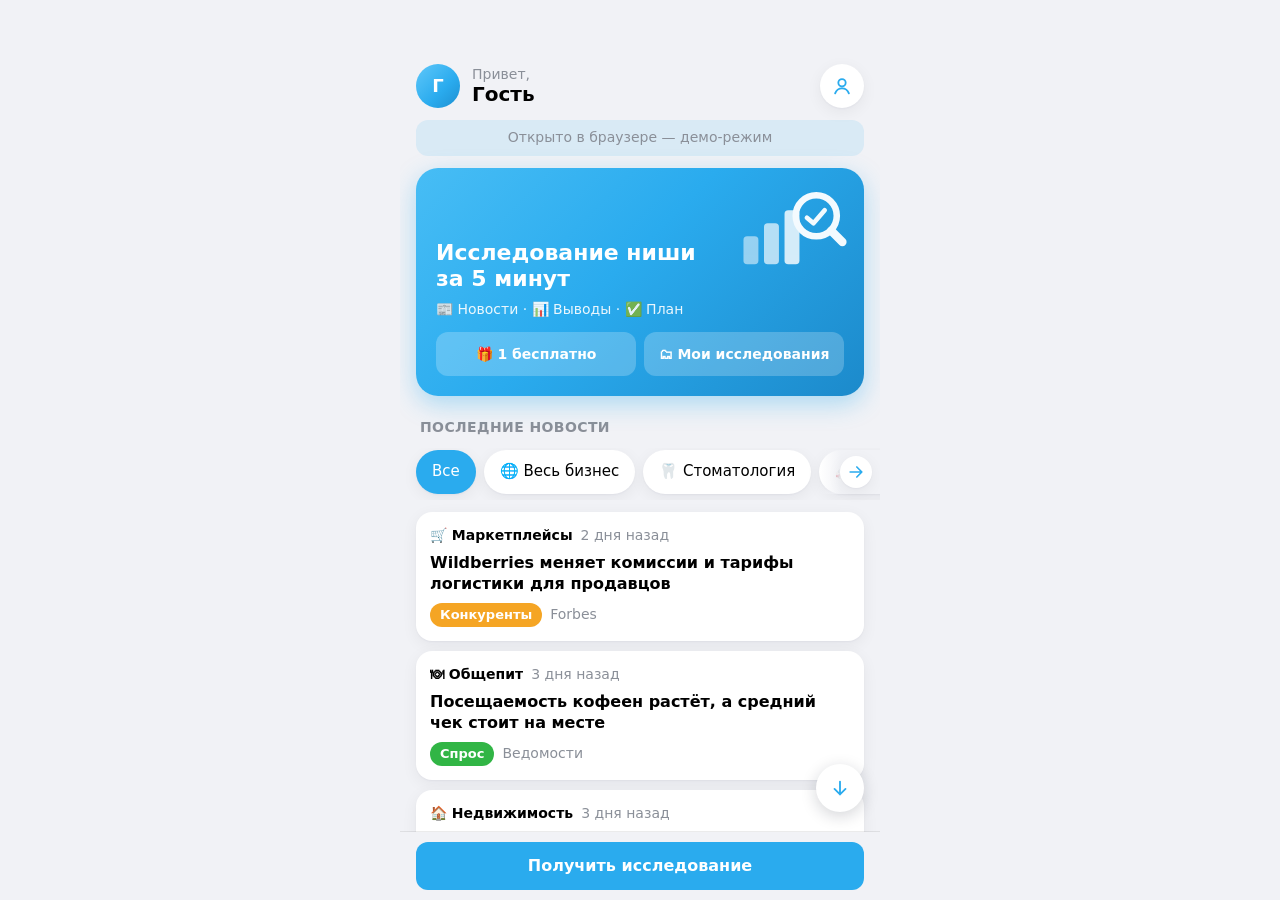
==== index.html @ 274368c2 "Нишевед: Telegram Mini App v1 (демо) Co-Authored-By: Claude Opus 5.5 <noreply@anthropic.com>" ====
<!doctype html>
<!--
  index.html — точка входа Telegram Mini App «Нишевед».
  Здесь только каркас: заставка (#splash) и контейнер экранов (#app).
  Экраны рисуются из js/screens/*.js. Порядок подключения скриптов важен:
  SDK Telegram → config → data → telegram → store → report → ui → router → screens → app.
-->
<html lang="ru">
<head>
  <meta charset="utf-8">
  <!-- Запрет зума и подгонка под вырезы экрана — чтобы выглядело как приложение -->
  <meta name="viewport" content="width=device-width, initial-scale=1, maximum-scale=1, user-scalable=no, viewport-fit=cover">
  <meta name="format-detection" content="telephone=no">
  <meta name="color-scheme" content="light dark">
  <title>Нишевед</title>
  <link rel="icon" href="data:image/svg+xml,%3Csvg xmlns='http://www.w3.org/2000/svg' viewBox='0 0 64 64'%3E%3Crect width='64' height='64' rx='16' fill='%232AABEE'/%3E%3Ccircle cx='28' cy='28' r='13' fill='none' stroke='white' stroke-width='6'/%3E%3Cpath d='M38 38l11 11' stroke='white' stroke-width='7' stroke-linecap='round'/%3E%3C/svg%3E">

  <!-- Telegram Web App SDK: данные пользователя, тема, MainButton, BackButton, CloudStorage -->
  <script src="https://telegram.org/js/telegram-web-app.js"></script>

  <link rel="stylesheet" href="css/styles.css">
</head>
<body>
  <!-- Заставка: видна, пока грузятся данные (убирается в app.js) -->
  <div id="splash" aria-hidden="true">
    <div class="splash-logo">
      <svg viewBox="0 0 64 64" width="72" height="72"><rect width="64" height="64" rx="18" fill="#2AABEE"/><circle cx="28" cy="28" r="13" fill="none" stroke="#fff" stroke-width="6"/><path d="M38 38l11 11" stroke="#fff" stroke-width="7" stroke-linecap="round"/></svg>
    </div>
    <div class="splash-name">Нишевед</div>
    <div class="splash-bar"><i></i></div>
  </div>

  <!-- Сюда роутер вставляет экраны -->
  <main id="app"></main>

  <script src="js/config.js"></script>
  <script src="js/data.js"></script>
  <script src="js/telegram.js"></script>
  <script src="js/store.js"></script>
  <script src="js/report.js"></script>
  <script src="js/ui.js"></script>
  <script src="js/router.js"></script>
  <script src="js/screens/_common.js"></script>
  <script src="js/screens/home.js"></script>
  <script src="js/screens/niche.js"></script>
  <script src="js/screens/about.js"></script>
  <script src="js/screens/goal.js"></script>
  <script src="js/screens/company.js"></script>
  <script src="js/screens/history.js"></script>
  <script src="js/screens/confirm.js"></script>
  <script src="js/screens/generating.js"></script>
  <script src="js/screens/report.js"></script>
  <script src="js/screens/profile.js"></script>
  <script src="js/screens/payment.js"></script>
  <script src="js/app.js"></script>
</body>
</html>
---- css/styles.css ----
/*
 * styles.css — все стили приложения.
 * Структура:
 *   1. Цветовые токены (светлая и тёмная тема)
 *   2. База и раскладка экранов
 *   3. Переходы между экранами
 *   4. Компоненты: кнопки, карточки, списки, чипы, плитки, поля
 *   5. Стили конкретных экранов
 *   6. Шторка, toast, заставка, браузерные заглушки системных кнопок
 * Цвета меняются только в разделе 1.
 */

/* ========== 1. Токены ========== */
:root {
  --accent: #2AABEE;
  --accent-press: #1E96D4;
  --accent-soft: rgba(42, 171, 238, .12);
  --on-accent: #FFFFFF;
  --bg: #F1F2F6;            /* фон приложения, как в настройках Telegram */
  --card: #FFFFFF;
  --text: #000000;
  --hint: #8A8F98;
  --sep: rgba(0, 0, 0, .08);
  --press: rgba(0, 0, 0, .05);
  --danger: #E5484D;
  --ok: #31B545;
  --warn: #F5A524;
  --shadow: 0 1px 2px rgba(16, 24, 40, .04), 0 4px 16px rgba(16, 24, 40, .06);
  --radius: 16px;
  --radius-s: 12px;
  --dur: 260ms;
  --ease: cubic-bezier(.2, .8, .2, 1);
  --safe-top: calc(var(--tg-safe-area-inset-top, 0px) + var(--tg-content-safe-area-inset-top, 0px));
  --safe-bottom: var(--tg-safe-area-inset-bottom, env(safe-area-inset-bottom, 0px));

  /* цвета тегов новостей */
  --t-law: #8B5CF6; --t-market: #2AABEE; --t-demand: #31B545; --t-comp: #F5A524; --t-tech: #EC4899;
}
[data-theme="dark"] {
  --accent-soft: rgba(42, 171, 238, .18);
  --bg: #0E1621;
  --card: #17212B;
  --text: #F5F5F5;
  --hint: #7D8B99;
  --sep: rgba(255, 255, 255, .07);
  --press: rgba(255, 255, 255, .06);
  --shadow: 0 1px 2px rgba(0, 0, 0, .3), 0 4px 16px rgba(0, 0, 0, .25);
}

/* ========== 2. База ========== */
*, *::before, *::after { box-sizing: border-box; -webkit-tap-highlight-color: transparent; }
[hidden] { display: none !important; }
html, body { height: 100%; margin: 0; }
body {
  background: var(--bg);
  color: var(--text);
  font: 16px/1.4 -apple-system, BlinkMacSystemFont, "SF Pro Text", Roboto, "Segoe UI", system-ui, sans-serif;
  overflow: hidden;              /* прокручиваются только экраны */
  overscroll-behavior: none;
  -webkit-font-smoothing: antialiased;
  -webkit-user-select: none; user-select: none;   /* как в приложении — без выделения текста */
  -webkit-touch-callout: none;
  transition: background-color var(--dur);
}
input, textarea { -webkit-user-select: text; user-select: text; }
button { font: inherit; color: inherit; border: 0; background: none; padding: 0; cursor: pointer; text-align: inherit; }
h1, h2, p { margin: 0; }

#app { position: fixed; inset: 0; max-width: 480px; margin: 0 auto; overflow: hidden; }

.screen {
  position: absolute; inset: 0;
  overflow-y: auto; overflow-x: hidden;
  -webkit-overflow-scrolling: touch;
  background: var(--bg);
  transition: transform var(--dur) var(--ease), opacity var(--dur) var(--ease);
  will-change: transform;
}
.screen::-webkit-scrollbar { display: none; }

.page {
  padding: calc(12px + var(--safe-top)) 16px calc(28px + var(--safe-bottom));
  display: flex; flex-direction: column; gap: 12px;
  min-height: 100%;
}
.hint { color: var(--hint); font-size: 14px; }
.center { text-align: center; }
.title { font-size: 26px; font-weight: 700; letter-spacing: -.3px; margin: 4px 0 4px; }
.section-title { font-size: 14px; font-weight: 600; color: var(--hint); text-transform: uppercase; letter-spacing: .4px; margin: 10px 4px -2px; }
.ic { flex-shrink: 0; }

/* ========== 3. Переходы между экранами ========== */
.enter-right { transform: translateX(100%); z-index: 2; box-shadow: -8px 0 24px rgba(0,0,0,.08); }
.enter-left  { transform: translateX(-28%); opacity: .6; }
.leave-left  { transform: translateX(-28%); opacity: .6; }
.leave-right { transform: translateX(100%); z-index: 2; }
.fade-in { animation: fadeIn 220ms var(--ease); }
@keyframes fadeIn { from { opacity: 0; transform: translateY(6px); } to { opacity: 1; transform: none; } }

/* Визуальный отклик на касание */
.tap { transition: transform 120ms ease, background-color 120ms ease, opacity 120ms ease; }
.tap:active { transform: scale(.97); }

/* ========== 4. Компоненты ========== */
.card { background: var(--card); border-radius: var(--radius); box-shadow: var(--shadow); }

/* Кнопки: минимум 48px */
.btn {
  min-height: 48px; padding: 0 20px; border-radius: var(--radius-s);
  display: inline-flex; align-items: center; justify-content: center; gap: 8px;
  font-size: 16px; font-weight: 600;
}
.btn-block { width: 100%; }
.btn-small { min-height: 44px; padding: 0 18px; font-size: 15px; }
.btn-primary { background: var(--accent); color: var(--on-accent); }
.btn-primary:active { background: var(--accent-press); }
.btn-primary:disabled { opacity: .45; }
.btn-secondary { background: var(--accent-soft); color: var(--accent); }
.btn-plain { color: var(--accent); }
.btn-plain:active, .btn-secondary:active { opacity: .75; }

.icon-btn {
  width: 44px; height: 44px; border-radius: 50%;
  display: inline-flex; align-items: center; justify-content: center;
  background: var(--card); color: var(--accent); box-shadow: var(--shadow); flex-shrink: 0;
}

/* Списки (как в настройках Telegram) */
.list { overflow: hidden; }
.row {
  width: 100%; min-height: 56px; padding: 10px 14px;
  display: flex; align-items: center; gap: 12px;
  position: relative;
}
.row:active { background: var(--press); transform: none; }
.row + .row::before { content: ""; position: absolute; top: 0; right: 0; left: 60px; height: 1px; background: var(--sep); }
.row-emoji {
  width: 36px; height: 36px; border-radius: 10px; background: var(--accent-soft);
  display: flex; align-items: center; justify-content: center; font-size: 20px; flex-shrink: 0;
}
.row-ic { width: 36px; display: flex; justify-content: center; color: var(--accent); }
.row-main { flex: 1; min-width: 0; display: flex; flex-direction: column; }
.row-title { font-size: 16px; font-weight: 500; overflow: hidden; text-overflow: ellipsis; white-space: nowrap; }
.row-sub { font-size: 14px; color: var(--hint); overflow: hidden; text-overflow: ellipsis; white-space: nowrap; }
.row-icon { color: var(--hint); display: flex; }
.row.danger .row-title, .row.danger .row-ic { color: var(--danger); }
.list:not(:has(.row-emoji)) .row + .row::before { left: 14px; }

.status { font-size: 18px; display: flex; }
.spinner {
  width: 20px; height: 20px; border-radius: 50%;
  border: 2.5px solid var(--accent-soft); border-top-color: var(--accent);
  animation: spin .8s linear infinite; display: inline-block;
}
@keyframes spin { to { transform: rotate(360deg); } }

.badge {
  display: inline-flex; align-items: center; gap: 6px; align-self: flex-start;
  min-height: 32px; padding: 0 12px; border-radius: 16px;
  background: rgba(255, 255, 255, .22); color: #fff; font-size: 14px; font-weight: 600;
}
.badge-warn { min-height: 44px; background: #fff; color: var(--accent); }

/* Пустые состояния */
.empty { padding: 28px 20px; display: flex; flex-direction: column; align-items: center; gap: 8px; text-align: center; }
.empty-art { font-size: 44px; }
.empty-title { font-weight: 600; }

/* Индикатор шагов анкеты */
.steps { display: flex; gap: 6px; margin-top: 4px; }
.steps span { flex: 1; height: 4px; border-radius: 2px; background: var(--sep); transition: background var(--dur); }
.steps span.on { background: var(--accent); }
.steps-label { font-size: 14px; color: var(--hint); }

/* Поиск и поля */
.search {
  display: flex; align-items: center; gap: 8px; min-height: 48px; padding: 0 14px;
  background: var(--card); border-radius: var(--radius-s); color: var(--hint); box-shadow: var(--shadow);
}
.search input { flex: 1; min-width: 0; border: 0; outline: 0; background: none; color: var(--text); font-size: 16px; height: 46px; }
.search input::-webkit-search-cancel-button { -webkit-appearance: none; }
.input {
  width: 100%; min-height: 48px; padding: 12px 14px;
  border: 1.5px solid transparent; border-radius: var(--radius-s); outline: 0;
  background: var(--card); color: var(--text); box-shadow: var(--shadow);
  font: inherit; font-size: 16px;   /* 16px — чтобы iOS не зумил при фокусе */
  transition: border-color 150ms;
}
.input:focus { border-color: var(--accent); }
.input::placeholder, .search input::placeholder { color: var(--hint); }
.input:disabled { opacity: .6; }
.textarea { resize: none; line-height: 1.4; }
.add-row { display: flex; gap: 8px; }
.add-btn { width: 48px; padding: 0; flex-shrink: 0; }

.block { display: flex; flex-direction: column; gap: 8px; }
.label { font-size: 15px; font-weight: 600; padding: 0 4px; }

/* Чипы: минимум 44px */
.chips { display: flex; flex-wrap: wrap; gap: 8px; }
.chip {
  min-height: 44px; padding: 0 16px; border-radius: 22px;
  display: inline-flex; align-items: center; gap: 6px;
  background: var(--card); box-shadow: var(--shadow); font-size: 15px; font-weight: 500;
  transition: background-color 150ms, color 150ms, transform 120ms;
}
.chip.selected { background: var(--accent); color: var(--on-accent); }
.chip-removable .ic { opacity: .8; }
.chips-static .chip { min-height: 36px; padding: 0 12px; font-size: 14px; box-shadow: none; background: var(--bg); }
.chips-scroll { flex-wrap: nowrap; overflow-x: auto; margin: 0 -16px; padding: 2px 16px 6px; scrollbar-width: none; }
.chips-scroll::-webkit-scrollbar { display: none; }
.chips-scroll .chip { flex-shrink: 0; }

/* Плитки ниш */
.tile-grid { display: grid; grid-template-columns: 1fr 1fr; gap: 10px; }
.tile {
  min-height: 92px; padding: 14px; border-radius: var(--radius);
  background: var(--card); box-shadow: var(--shadow);
  display: flex; flex-direction: column; justify-content: space-between; gap: 8px;
  border: 2px solid transparent;
  transition: border-color 150ms, background-color 150ms, transform 120ms;
}
.tile-emoji { font-size: 30px; line-height: 1; }
.tile-title { font-size: 15px; font-weight: 600; }
.tile.selected { border-color: var(--accent); background: var(--accent-soft); }

.bar { height: 6px; border-radius: 3px; background: var(--sep); overflow: hidden; }
.bar i { display: block; height: 100%; background: var(--accent); border-radius: 3px; transition: width 300ms linear; }

/* ========== 5. Экраны ========== */

/* Главная */
.home-top { display: flex; align-items: center; gap: 12px; }
.home-hello { flex: 1; min-width: 0; line-height: 1.2; }
.home-name { font-size: 20px; font-weight: 700; overflow: hidden; text-overflow: ellipsis; white-space: nowrap; }
.avatar { border-radius: 50%; object-fit: cover; flex-shrink: 0; }
.avatar-letter { display: flex; align-items: center; justify-content: center; color: #fff; font-weight: 700; background: linear-gradient(135deg, #5FC8FA, #2AABEE 60%, #1D8FD0); }
.hero {
  position: relative; overflow: hidden;
  padding: 20px; border-radius: 22px; color: #fff;
  background: linear-gradient(135deg, #47BDF5 0%, #2AABEE 45%, #1C8ACB 100%);
  box-shadow: 0 8px 24px rgba(42, 171, 238, .35);
  display: flex; flex-direction: column; gap: 8px;
}
.hero-art { width: 112px; height: 90px; align-self: flex-end; margin: -6px -4px -40px 0; opacity: .95; }
.hero-title { font-size: 22px; font-weight: 700; line-height: 1.2; max-width: 70%; }
.hero-sub { font-size: 14px; opacity: .9; }
.demo-note {
  font-size: 14px; color: var(--hint); text-align: center;
  padding: 8px 12px; border-radius: var(--radius-s); background: var(--accent-soft);
}

/* Главная: кнопки в герой-карточке и лента новостей */
.hero-actions { display: grid; grid-template-columns: 1fr 1fr; gap: 8px; margin-top: 4px; }
.hero-btn {
  min-height: 44px; padding: 6px 10px; border-radius: 12px;
  display: flex; align-items: center; justify-content: center; gap: 6px; text-align: center;
  background: rgba(255, 255, 255, .22); color: #fff; font-size: 14px; font-weight: 600; line-height: 1.2;
}
.hero-btn:active { background: rgba(255, 255, 255, .32); }
.hero-btn-warn { background: #fff; color: var(--accent); }
.hero-count { min-width: 20px; height: 20px; padding: 0 6px; border-radius: 10px; background: #fff; color: var(--accent); font-size: 12px; font-weight: 700; display: inline-flex; align-items: center; justify-content: center; }
.spinner-white { width: 16px; height: 16px; border-color: rgba(255, 255, 255, .35); border-top-color: #fff; }
.home-news { display: flex; flex-direction: column; gap: 10px; }
.news-niche { font-size: 14px; font-weight: 600; overflow: hidden; text-overflow: ellipsis; white-space: nowrap; }
.news-meta { display: flex; align-items: center; gap: 8px; }

/* Шаг 4: компания и контакты */
.input.bad { border-color: var(--danger); }
.inn-status { font-size: 14px; padding: 0 4px; min-height: 20px; }
.ok-text { color: var(--ok); font-weight: 500; }
.bad-text { color: var(--danger); font-weight: 500; }
.company-card { padding: 12px 14px; display: flex; flex-direction: column; gap: 6px; border-left: 4px solid var(--accent); }
.cc-name { font-weight: 600; }
.cc-row { display: flex; gap: 10px; font-size: 14px; }
.cc-row .hint { flex-shrink: 0; width: 52px; }
.site-list { display: flex; flex-direction: column; gap: 8px; }
.site-row { display: flex; align-items: center; gap: 10px; min-height: 48px; padding: 0 4px 0 14px; }
.site-ic { color: var(--accent); display: flex; }
.site-url { flex: 1; min-width: 0; overflow: hidden; text-overflow: ellipsis; white-space: nowrap; font-size: 15px; }
.site-rm { width: 44px; height: 44px; display: flex; align-items: center; justify-content: center; color: var(--hint); }

/* Цели */
.goal-list { display: flex; flex-direction: column; gap: 10px; }
.goal {
  width: 100%; min-height: 72px; padding: 12px 14px; border-radius: var(--radius);
  display: flex; align-items: center; gap: 12px;
  background: var(--card); box-shadow: var(--shadow); border: 2px solid transparent;
  transition: border-color 150ms, background-color 150ms, transform 120ms;
}
.goal.selected { border-color: var(--accent); background: var(--accent-soft); }
.goal-emoji { width: 46px; height: 46px; border-radius: 14px; background: var(--bg); display: flex; align-items: center; justify-content: center; font-size: 24px; flex-shrink: 0; }
.goal-text { flex: 1; display: flex; flex-direction: column; min-width: 0; }
.goal-title { font-size: 16px; font-weight: 600; }
.goal-hint { font-size: 14px; color: var(--hint); }
.goal-radio { width: 24px; height: 24px; border-radius: 50%; border: 2px solid var(--sep); flex-shrink: 0; transition: all 150ms; }
.goal.selected .goal-radio { border: 7px solid var(--accent); }

/* Подтверждение */
.get-grid { display: grid; grid-template-columns: repeat(3, 1fr); gap: 8px; }
.get { padding: 14px 8px; display: flex; flex-direction: column; align-items: center; gap: 6px; text-align: center; font-size: 14px; font-weight: 500; }
.get span { font-size: 28px; }
.price { display: flex; justify-content: space-between; align-items: center; padding: 14px 16px; border-radius: var(--radius); background: var(--card); box-shadow: var(--shadow); }
.price span { color: var(--hint); }
.price-warn { color: var(--warn); font-weight: 600; justify-content: center; text-align: center; }

/* Генерация */
.gen { align-items: stretch; justify-content: center; }
.gen-art { position: relative; width: 140px; height: 140px; margin: 8px auto 4px; }
.gen-ring { position: absolute; inset: 0; border-radius: 50%; border: 3px solid var(--accent-soft); border-top-color: var(--accent); animation: spin 1.4s linear infinite; }
.gen-ring.r2 { inset: 18px; border-top-color: transparent; border-bottom-color: var(--accent); animation-duration: 2s; animation-direction: reverse; }
.gen-core { position: absolute; inset: 38px; border-radius: 50%; background: var(--card); box-shadow: var(--shadow); display: flex; align-items: center; justify-content: center; font-size: 30px; animation: pulse 1.6s ease-in-out infinite; }
@keyframes pulse { 50% { transform: scale(1.08); } }
.stages { padding: 6px 0; }
.stage { display: flex; align-items: center; gap: 12px; min-height: 48px; padding: 0 16px; color: var(--hint); transition: color 200ms; }
.stage.active { color: var(--text); font-weight: 600; }
.stage.done { color: var(--text); }
.stage-ic { position: relative; width: 30px; height: 30px; border-radius: 50%; display: flex; align-items: center; justify-content: center; background: var(--bg); flex-shrink: 0; transition: background 200ms; }
.stage-emoji { font-size: 16px; transition: opacity 200ms; }
.stage.active .stage-ic { animation: pulse 1s ease-in-out infinite; background: var(--accent-soft); }
.stage-check { position: absolute; inset: 0; display: flex; align-items: center; justify-content: center; color: #fff; opacity: 0; transform: scale(.5); transition: all 220ms var(--ease); }
.stage.done .stage-ic { background: var(--ok); }
.stage.done .stage-emoji { opacity: 0; }
.stage.done .stage-check { opacity: 1; transform: none; }

/* Отчёт */
.rep-head { display: flex; align-items: center; gap: 12px; padding: 14px; }
.rep-emoji { width: 52px; height: 52px; border-radius: 16px; background: var(--accent-soft); display: flex; align-items: center; justify-content: center; font-size: 28px; flex-shrink: 0; }
.rep-info { flex: 1; min-width: 0; display: flex; flex-direction: column; }
.rep-title { font-size: 18px; font-weight: 700; line-height: 1.25; }
.rep-head .icon-btn { box-shadow: none; background: var(--accent-soft); }

.segmented {
  position: sticky; top: calc(4px + var(--safe-top)); z-index: 3;   /* вкладки прилипают под шапкой Telegram */
  display: grid; grid-template-columns: repeat(3, 1fr); gap: 4px; padding: 4px;
  border-radius: var(--radius-s); background: var(--card); box-shadow: var(--shadow);
}
.seg { min-height: 44px; border-radius: 9px; font-size: 15px; font-weight: 600; color: var(--hint); text-align: center; transition: background-color 180ms, color 180ms; }
.seg.on { background: var(--accent); color: var(--on-accent); }
.tab-content { display: flex; flex-direction: column; gap: 10px; }

.insight { display: flex; gap: 12px; padding: 14px; align-items: flex-start; }
.insight-ic { font-size: 24px; line-height: 1.2; }
.insight-text { font-size: 15px; line-height: 1.45; }
.insight-n { display: inline-flex; align-items: center; justify-content: center; width: 20px; height: 20px; margin-right: 6px; border-radius: 50%; background: var(--accent); color: #fff; font-size: 12px; font-weight: 700; vertical-align: 1px; }
.risks { padding: 4px 0; }
.risk { display: flex; gap: 8px; padding: 12px 16px; font-size: 15px; }
.risk + .risk { border-top: 1px solid var(--sep); }
.comp { padding: 14px; display: flex; flex-direction: column; gap: 8px; }
.comp-name { font-weight: 600; }

.tag { display: inline-flex; align-items: center; min-height: 24px; padding: 0 10px; border-radius: 12px; font-size: 13px; font-weight: 600; color: #fff; }
.tag-law { background: var(--t-law); } .tag-market { background: var(--t-market); } .tag-demand { background: var(--t-demand); }
.tag-comp { background: var(--t-comp); } .tag-tech { background: var(--t-tech); }
.news { width: 100%; padding: 14px; display: flex; flex-direction: column; gap: 8px; }
.news-top { display: flex; justify-content: space-between; align-items: center; gap: 8px; }
.news-title { font-size: 16px; font-weight: 600; line-height: 1.3; display: -webkit-box; -webkit-line-clamp: 2; -webkit-box-orient: vertical; overflow: hidden; }
.news-for { font-size: 14px; line-height: 1.4; padding: 8px 10px; border-radius: 10px; background: var(--accent-soft); display: -webkit-box; -webkit-line-clamp: 2; -webkit-box-orient: vertical; overflow: hidden; }
.news-src { font-size: 14px; color: var(--hint); }

.plan-progress { padding: 14px 16px; display: flex; flex-direction: column; gap: 10px; }
.pp-top { display: flex; justify-content: space-between; align-items: center; }
.plan-progress .bar i { background: var(--ok); }
.plan-group { overflow: hidden; }
.step { display: flex; align-items: flex-start; gap: 4px; padding: 6px 12px 6px 6px; }
.step + .step { border-top: 1px solid var(--sep); }
.check { width: 44px; height: 44px; display: flex; align-items: center; justify-content: center; flex-shrink: 0; }
.check .ic {
  width: 26px; height: 26px; padding: 3px; border-radius: 8px;
  border: 2px solid var(--sep); color: transparent; transition: all 180ms var(--ease);
}
.step.done .check .ic { background: var(--ok); border-color: var(--ok); color: #fff; }
.step-body { flex: 1; min-width: 0; min-height: 44px; padding: 10px 0 8px; display: flex; flex-direction: column; gap: 6px; }
.step-title { font-size: 15px; font-weight: 500; line-height: 1.35; transition: color 180ms; }
.step.done .step-title { color: var(--hint); text-decoration: line-through; }
.step-badges { display: flex; flex-wrap: wrap; gap: 6px; }
.mini { font-size: 13px; padding: 2px 8px; border-radius: 8px; background: var(--bg); color: var(--hint); }
/* Подробности шага раскрываются по тапу */
.step-how { display: flex; flex-direction: column; gap: 4px; max-height: 0; overflow: hidden; font-size: 14px; color: var(--hint); transition: max-height var(--dur) var(--ease); }
.step.open .step-how { max-height: 240px; }

/* Профиль */
.profile-top { display: flex; flex-direction: column; align-items: center; gap: 6px; padding: 8px 0 4px; }
.profile-name { font-size: 22px; font-weight: 700; text-align: center; }
.balance { display: flex; justify-content: space-between; align-items: center; padding: 14px 16px; gap: 12px; }
.balance-n { font-size: 18px; font-weight: 700; }

/* Оплата */
.packs { display: flex; flex-direction: column; gap: 10px; margin-top: 4px; }
.pack { position: relative; width: 100%; min-height: 76px; padding: 14px; display: flex; align-items: center; gap: 12px; border: 2px solid transparent; transition: border-color 150ms, background-color 150ms, transform 120ms; }
.pack.selected { border-color: var(--accent); background: var(--accent-soft); }
.pack-count { width: 46px; height: 46px; border-radius: 14px; background: var(--accent); color: #fff; font-size: 20px; font-weight: 700; display: flex; align-items: center; justify-content: center; flex-shrink: 0; }
.pack-main { flex: 1; min-width: 0; display: flex; flex-direction: column; }
.pack-label { font-weight: 600; }
.pack-price { font-weight: 700; white-space: nowrap; }
.pack-ribbon { position: absolute; top: -9px; right: 14px; padding: 2px 10px; border-radius: 10px; background: var(--ok); color: #fff; font-size: 13px; font-weight: 700; }

/* ========== 6. Шторка, toast, заставка, заглушки ========== */
.sheet-wrap { position: fixed; inset: 0; z-index: 50; max-width: 480px; margin: 0 auto; }
.sheet-backdrop { position: absolute; inset: 0; background: rgba(0, 0, 0, .4); opacity: 0; transition: opacity var(--dur); }
.sheet {
  position: absolute; left: 0; right: 0; bottom: 0; max-height: 88%;
  display: flex; flex-direction: column;
  background: var(--card); border-radius: 20px 20px 0 0;
  transform: translateY(100%); transition: transform var(--dur) var(--ease);
}
.sheet-wrap.open .sheet-backdrop { opacity: 1; }
.sheet-wrap.open .sheet { transform: none; }
.sheet-top { position: relative; height: 52px; flex-shrink: 0; }
.sheet-handle { position: absolute; top: 8px; left: 50%; margin-left: -20px; width: 40px; height: 5px; border-radius: 3px; background: var(--sep); }
/* Крестик закрытия шторки */
.sheet-close {
  position: absolute; top: 6px; right: 10px; width: 44px; height: 44px; border-radius: 50%;
  display: flex; align-items: center; justify-content: center;
  background: var(--bg); color: var(--hint);
}
.sheet-close:active { color: var(--text); }
.sheet-body { padding-top: 0 !important; }

/* Стрелка у горизонтальной ленты чипов: → листать, ← в начало */
.hscroll { position: relative; }
.hscroll .chips-scroll { padding-right: 60px; }
.hs-arrow {
  position: absolute; top: 2px; right: -16px; width: 60px; height: 44px; padding-left: 12px;
  display: flex; align-items: center; justify-content: center;
  background: linear-gradient(to right, transparent, var(--bg) 35%);
  color: var(--accent);
}
.hs-arrow .ic { width: 32px; height: 32px; padding: 6px; border-radius: 50%; background: var(--card); box-shadow: var(--shadow); transition: transform var(--dur) var(--ease); }
.hs-arrow.back .ic { transform: rotate(180deg); }

/* Плавающая стрелка прокрутки: ↓ вниз, ↑ наверх */
.fab {
  position: fixed; z-index: 30; right: max(16px, calc(50% - 224px)); bottom: calc(16px + var(--safe-bottom));
  width: 48px; height: 48px; border-radius: 50%;
  display: flex; align-items: center; justify-content: center;
  background: var(--card); color: var(--accent); box-shadow: 0 4px 16px rgba(16, 24, 40, .18);
  opacity: 0; pointer-events: none; transform: scale(.8);
  transition: opacity var(--dur), transform var(--dur) var(--ease);
}
.fab.show { opacity: 1; pointer-events: auto; transform: none; }
.fab .ic { transition: transform var(--dur) var(--ease); }
.fab.up .ic { transform: rotate(180deg); }
body.has-fb-main .fab { bottom: calc(88px + var(--safe-bottom)); }
.sheet-body { overflow-y: auto; padding: 8px 18px calc(20px + var(--safe-bottom)); display: flex; flex-direction: column; gap: 12px; }
.sheet-title { font-size: 20px; font-weight: 700; line-height: 1.3; }
.sheet-text { font-size: 16px; line-height: 1.5; }
.box { padding: 12px 14px; border-radius: var(--radius-s); background: var(--bg); font-size: 15px; line-height: 1.45; }
.box-accent { background: var(--accent-soft); }
.box-title { font-weight: 700; margin-bottom: 4px; }
.todo + .todo { margin-top: 4px; }
.small-gap { margin-top: -4px; }

.toast {
  position: fixed; z-index: 60; left: 16px; right: 16px; max-width: 448px; margin: 0 auto;
  bottom: calc(20px + var(--safe-bottom));
  display: flex; align-items: center; justify-content: space-between; gap: 12px;
  min-height: 48px; padding: 10px 10px 10px 16px; border-radius: 14px;
  background: rgba(30, 36, 44, .94); color: #fff; font-size: 15px;
  transform: translateY(140%); opacity: 0; transition: transform var(--dur) var(--ease), opacity var(--dur);
  pointer-events: none;
}
.toast.show { transform: none; opacity: 1; pointer-events: auto; }
.toast-btn { min-height: 36px; padding: 0 12px; border-radius: 10px; color: #6CCBFA; font-weight: 700; }
body.has-fb-main .toast { bottom: calc(92px + var(--safe-bottom)); }

#splash {
  position: fixed; inset: 0; z-index: 100; background: var(--bg);
  display: flex; flex-direction: column; align-items: center; justify-content: center; gap: 14px;
  transition: opacity 300ms;
}
#splash.hide { opacity: 0; pointer-events: none; }
.splash-logo { animation: pulse 1.4s ease-in-out infinite; filter: drop-shadow(0 8px 20px rgba(42, 171, 238, .4)); }
.splash-name { font-size: 24px; font-weight: 700; }
.splash-bar { width: 120px; height: 4px; border-radius: 2px; background: var(--sep); overflow: hidden; }
.splash-bar i { display: block; width: 40%; height: 100%; background: var(--accent); border-radius: 2px; animation: load 1s ease-in-out infinite; }
@keyframes load { from { transform: translateX(-100%); } to { transform: translateX(250%); } }

/* Вне Telegram: свои MainButton и BackButton, чтобы тестировать в браузере */
.fb-main {
  position: fixed; z-index: 40; left: 0; right: 0; bottom: 0; max-width: 480px; margin: 0 auto;
  padding: 10px 16px calc(10px + var(--safe-bottom)); background: var(--bg);
  box-shadow: 0 -1px 0 var(--sep);
  transform: translateY(110%); transition: transform var(--dur) var(--ease);
}
.fb-main.show { transform: none; }
.fb-back {
  position: fixed; z-index: 40; top: 10px; left: max(10px, calc(50% - 230px));
  width: 44px; height: 44px; border-radius: 50%; background: var(--card); color: var(--accent); box-shadow: var(--shadow);
  display: none; align-items: center; justify-content: center;
}
.fb-back.show { display: flex; }
html.no-tg .page { padding-top: 64px; }
html.no-tg .segmented { top: 60px; }
body.has-fb-main .page { padding-bottom: calc(96px + var(--safe-bottom)); }
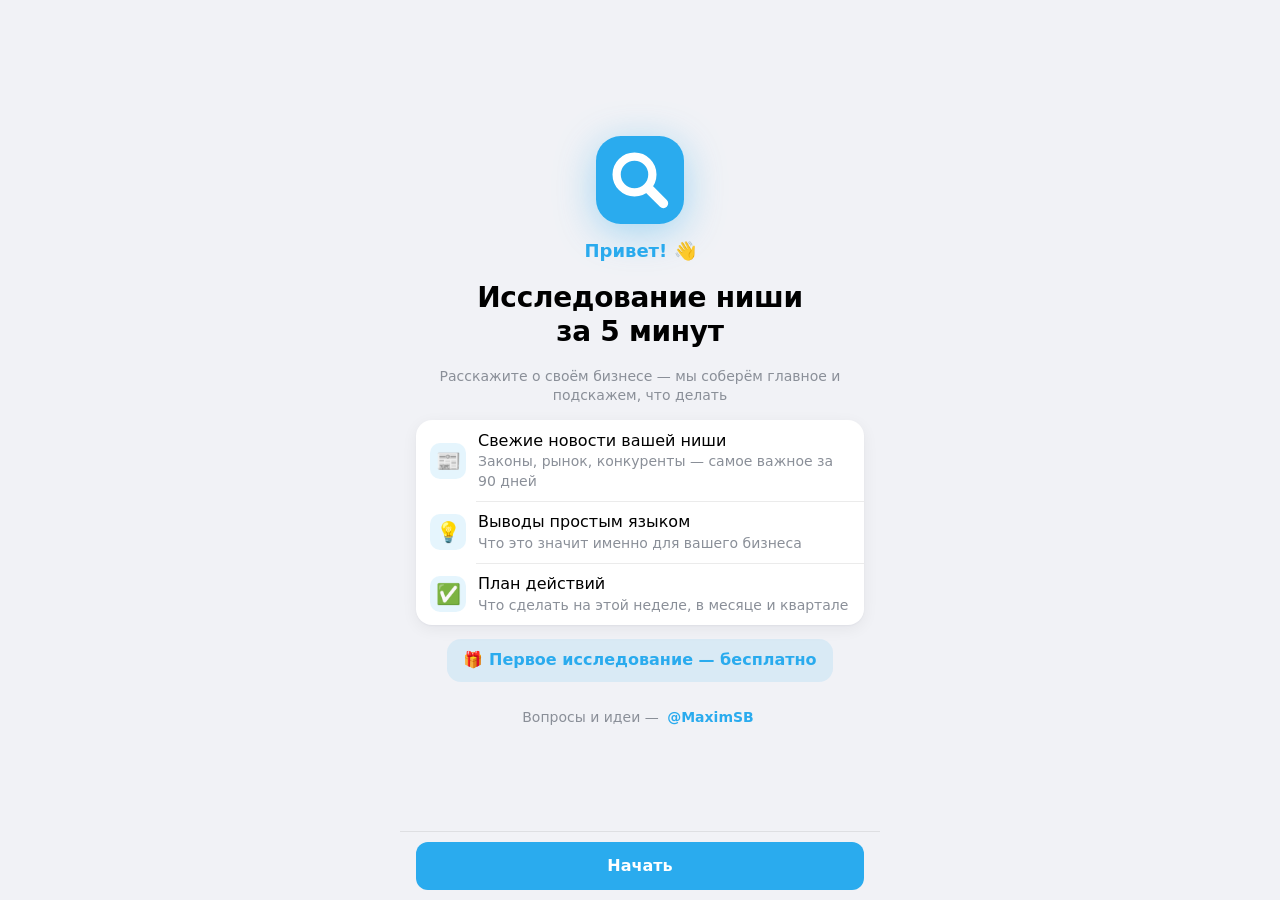
==== commit a03ff5de: "Экран приветствия, контакт автора @MaximSB, понятные подписи кнопок Co-Authored-By: Claude Opus 5.5 " ====
--- a/index.html
+++ b/index.html
@@ -41,6 +41,7 @@
   <script src="js/ui.js"></script>
   <script src="js/router.js"></script>
   <script src="js/screens/_common.js"></script>
+  <script src="js/screens/welcome.js"></script>
   <script src="js/screens/home.js"></script>
   <script src="js/screens/niche.js"></script>
   <script src="js/screens/about.js"></script>
--- a/css/styles.css
+++ b/css/styles.css
@@ -194,6 +194,7 @@
 .add-btn { width: 48px; padding: 0; flex-shrink: 0; }
 
 .block { display: flex; flex-direction: column; gap: 8px; }
+.custom-hint:not(:empty) { font-size: 14px; padding: 10px 12px; border-radius: var(--radius-s); background: var(--accent-soft); line-height: 1.4; }
 .label { font-size: 15px; font-weight: 600; padding: 0 4px; }
 
 /* Чипы: минимум 44px */
@@ -249,6 +250,14 @@
   font-size: 14px; color: var(--hint); text-align: center;
   padding: 8px 12px; border-radius: var(--radius-s); background: var(--accent-soft);
 }
+
+/* Экран приветствия */
+.welcome { justify-content: center; gap: 14px; }
+.welcome-logo { display: flex; justify-content: center; margin-top: 8px; filter: drop-shadow(0 8px 20px rgba(42, 171, 238, .4)); }
+.welcome-hello { text-align: center; font-size: 18px; font-weight: 600; color: var(--accent); }
+.welcome .title { font-size: 28px; line-height: 1.2; }
+.welcome-gift { align-self: center; padding: 10px 16px; border-radius: 14px; background: var(--accent-soft); color: var(--accent); font-weight: 700; text-align: center; }
+.link-btn { min-height: 44px; padding: 0 4px; color: var(--accent); font-weight: 600; }
 
 /* Главная: кнопки в герой-карточке и лента новостей */
 .hero-actions { display: grid; grid-template-columns: 1fr 1fr; gap: 8px; margin-top: 4px; }
@@ -385,6 +394,29 @@
 .balance { display: flex; justify-content: space-between; align-items: center; padding: 14px 16px; gap: 12px; }
 .balance-n { font-size: 18px; font-weight: 700; }
 
+/* Подарок за подписку на бота (экран пакетов) */
+.promo {
+  padding: 20px 18px; border-radius: 22px; color: #fff; text-align: center;
+  background: linear-gradient(135deg, #47BDF5 0%, #2AABEE 45%, #1C8ACB 100%);
+  box-shadow: 0 8px 24px rgba(42, 171, 238, .35);
+  display: flex; flex-direction: column; align-items: center; gap: 8px;
+}
+.promo-gift { font-size: 44px; line-height: 1; }
+.promo-title { font-size: 20px; font-weight: 700; }
+.promo-text { font-size: 15px; opacity: .95; }
+.promo-btn { margin-top: 6px; background: #fff; color: var(--accent); }
+.promo-done { padding: 12px 14px; border-radius: var(--radius-s); background: rgba(49, 181, 69, .12); color: var(--ok); font-weight: 600; text-align: center; }
+.row-title.wrap, .row-sub.wrap { white-space: normal; }
+
+/* Реферальная шторка */
+.ref-art { font-size: 48px; text-align: center; }
+.ref-offer { align-self: center; padding: 8px 14px; border-radius: 12px; background: var(--accent-soft); color: var(--accent); font-weight: 700; font-size: 15px; text-align: center; }
+.ref-link {
+  padding: 12px 14px; border-radius: var(--radius-s); background: var(--bg);
+  font-size: 14px; word-break: break-all; text-align: center; color: var(--accent);
+  -webkit-user-select: all; user-select: all;
+}
+
 /* Оплата */
 .packs { display: flex; flex-direction: column; gap: 10px; margin-top: 4px; }
 .pack { position: relative; width: 100%; min-height: 76px; padding: 14px; display: flex; align-items: center; gap: 12px; border: 2px solid transparent; transition: border-color 150ms, background-color 150ms, transform 120ms; }
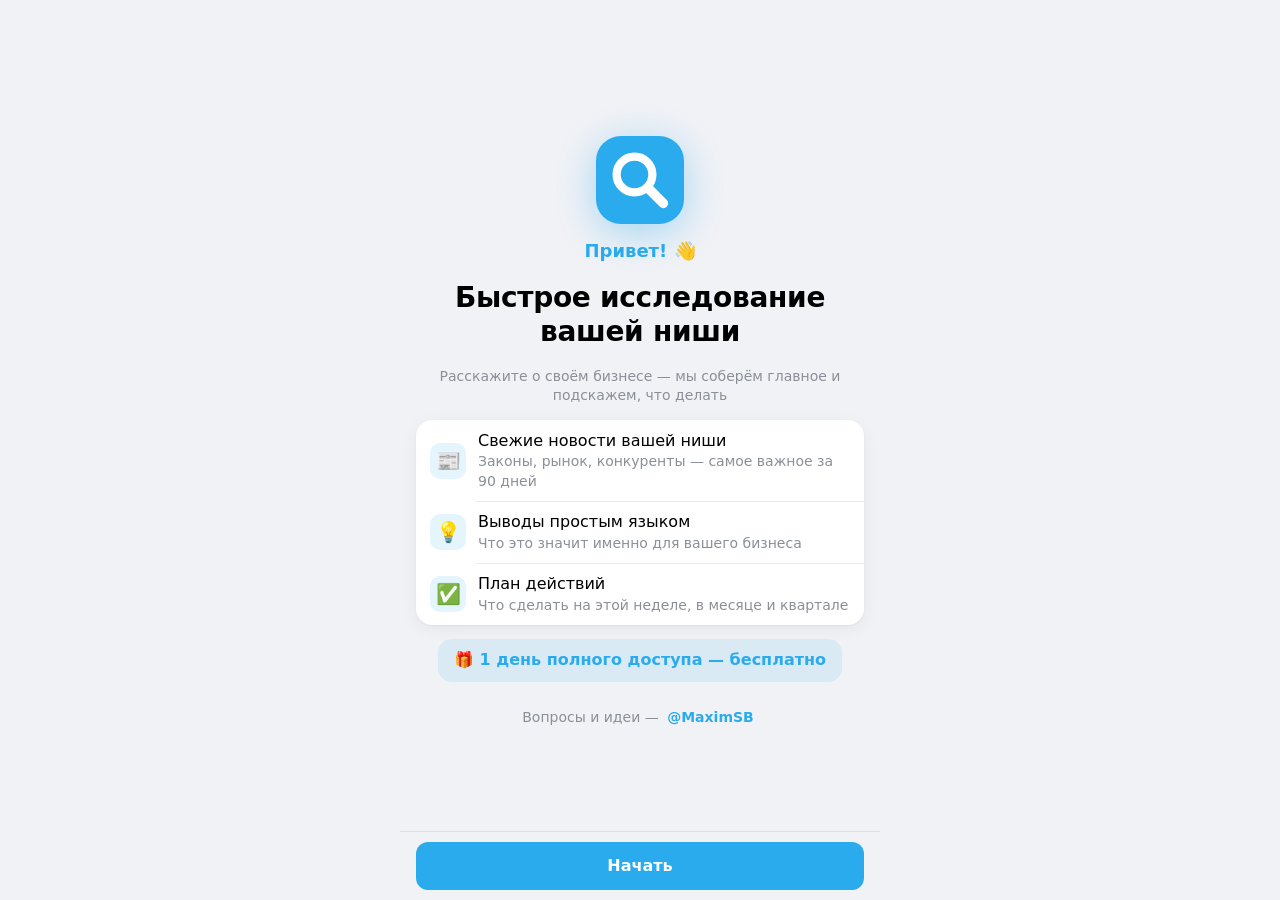
==== commit cab2dff5: "Проверка обязательных полей (ИНН, компания, ФИО, телефон +7, город, своя ниша); без «за 5 минут» Co-" ====
--- a/index.html
+++ b/index.html
@@ -40,6 +40,7 @@
   <script src="js/report.js"></script>
   <script src="js/ui.js"></script>
   <script src="js/router.js"></script>
+  <script src="js/validate.js"></script>
   <script src="js/screens/_common.js"></script>
   <script src="js/screens/welcome.js"></script>
   <script src="js/screens/home.js"></script>
--- a/css/styles.css
+++ b/css/styles.css
@@ -274,6 +274,16 @@
 .news-niche { font-size: 14px; font-weight: 600; overflow: hidden; text-overflow: ellipsis; white-space: nowrap; }
 .news-meta { display: flex; align-items: center; gap: 8px; }
 
+/* Проверка полей: звёздочка, ошибка под полем, красная / зелёная рамка */
+.req { color: var(--danger); font-weight: 700; }
+.row-warn .row-title { color: var(--danger); }
+.row-warn .row-emoji { background: rgba(229, 72, 77, .12); }
+.field-err:not(:empty) { color: var(--danger); font-size: 14px; font-weight: 500; padding: 0 4px; }
+.field-hint { font-size: 13px; padding: 0 4px; }
+.has-err .input { border-color: var(--danger); }
+.is-ok .input { border-color: rgba(49, 181, 69, .6); }
+.has-err .field-hint { display: none; }
+
 /* Шаг 4: компания и контакты */
 .input.bad { border-color: var(--danger); }
 .inn-status { font-size: 14px; padding: 0 4px; min-height: 20px; }
@@ -306,7 +316,7 @@
 .goal.selected .goal-radio { border: 7px solid var(--accent); }
 
 /* Подтверждение */
-.get-grid { display: grid; grid-template-columns: repeat(3, 1fr); gap: 8px; }
+.get-grid { display: grid; grid-template-columns: repeat(2, 1fr); gap: 8px; }
 .get { padding: 14px 8px; display: flex; flex-direction: column; align-items: center; gap: 6px; text-align: center; font-size: 14px; font-weight: 500; }
 .get span { font-size: 28px; }
 .price { display: flex; justify-content: space-between; align-items: center; padding: 14px 16px; border-radius: var(--radius); background: var(--card); box-shadow: var(--shadow); }
@@ -347,6 +357,19 @@
 .seg { min-height: 44px; border-radius: 9px; font-size: 15px; font-weight: 600; color: var(--hint); text-align: center; transition: background-color 180ms, color 180ms; }
 .seg.on { background: var(--accent); color: var(--on-accent); }
 .tab-content { display: flex; flex-direction: column; gap: 10px; }
+.segmented { grid-template-columns: repeat(4, 1fr); }
+.seg { font-size: 14px; }
+
+/* Вкладка «Рынок»: показатели, SWOT */
+.metrics { display: grid; grid-template-columns: 1fr 1fr; gap: 8px; }
+.metric { padding: 12px 14px; display: flex; flex-direction: column; gap: 4px; }
+.metric-v { font-weight: 700; font-size: 16px; }
+.tone-up { color: var(--ok); } .tone-mid { color: var(--warn); } .tone-down { color: var(--danger); }
+.swot { display: grid; grid-template-columns: 1fr 1fr; gap: 8px; }
+.swot-cell { padding: 12px; border-radius: var(--radius-s); display: flex; flex-direction: column; gap: 4px; font-size: 14px; line-height: 1.35; }
+.swot-title { font-weight: 700; font-size: 14px; margin-bottom: 2px; }
+.sw-s { background: rgba(49, 181, 69, .12); } .sw-w { background: rgba(245, 165, 36, .14); }
+.sw-o { background: var(--accent-soft); } .sw-t { background: rgba(229, 72, 77, .12); }
 
 .insight { display: flex; gap: 12px; padding: 14px; align-items: flex-start; }
 .insight-ic { font-size: 24px; line-height: 1.2; }
@@ -407,6 +430,27 @@
 .promo-btn { margin-top: 6px; background: #fff; color: var(--accent); }
 .promo-done { padding: 12px 14px; border-radius: var(--radius-s); background: rgba(49, 181, 69, .12); color: var(--ok); font-weight: 600; text-align: center; }
 .row-title.wrap, .row-sub.wrap { white-space: normal; }
+
+/* Пакеты: «Стандарт» (1 день / неделя / месяц) и «Глубокий аудит» */
+.tier { padding: 14px 16px; display: flex; flex-direction: column; gap: 6px; }
+.tier-head { display: flex; align-items: center; justify-content: space-between; gap: 8px; flex-wrap: wrap; }
+.tier-name { font-size: 20px; font-weight: 700; }
+.tier-badge { padding: 3px 10px; border-radius: 10px; background: var(--accent-soft); color: var(--accent); font-size: 13px; font-weight: 700; }
+.tier-badge-dark { background: rgba(139, 92, 246, .14); color: var(--t-law); }
+.plans { display: flex; flex-direction: column; gap: 10px; }
+.plan { position: relative; width: 100%; padding: 14px; display: flex; flex-direction: column; gap: 12px; border: 2px solid transparent; transition: border-color 150ms, background-color 150ms, transform 120ms; }
+.plan.selected { border-color: var(--accent); background: var(--accent-soft); }
+.plan-top { display: flex; align-items: center; gap: 12px; width: 100%; }
+.plan-days { width: 52px; height: 52px; border-radius: 14px; background: var(--accent); color: #fff; font-size: 20px; font-weight: 700; display: flex; flex-direction: column; align-items: center; justify-content: center; line-height: 1; flex-shrink: 0; }
+.plan-days small { font-size: 11px; font-weight: 600; margin-top: 2px; }
+.plan-bonus .plan-days { background: var(--ok); font-size: 26px; }
+.plan-main { flex: 1; min-width: 0; display: flex; flex-direction: column; }
+.plan-title { font-weight: 700; font-size: 16px; }
+.plan-price { font-weight: 700; white-space: nowrap; }
+.plan-bonus { border: 2px dashed rgba(49, 181, 69, .5); }
+.plan-used { opacity: .7; }
+.audit { padding: 16px; display: flex; flex-direction: column; gap: 8px; border: 2px solid rgba(139, 92, 246, .25); }
+.audit-text { font-size: 15px; line-height: 1.45; }
 
 /* Реферальная шторка */
 .ref-art { font-size: 48px; text-align: center; }
